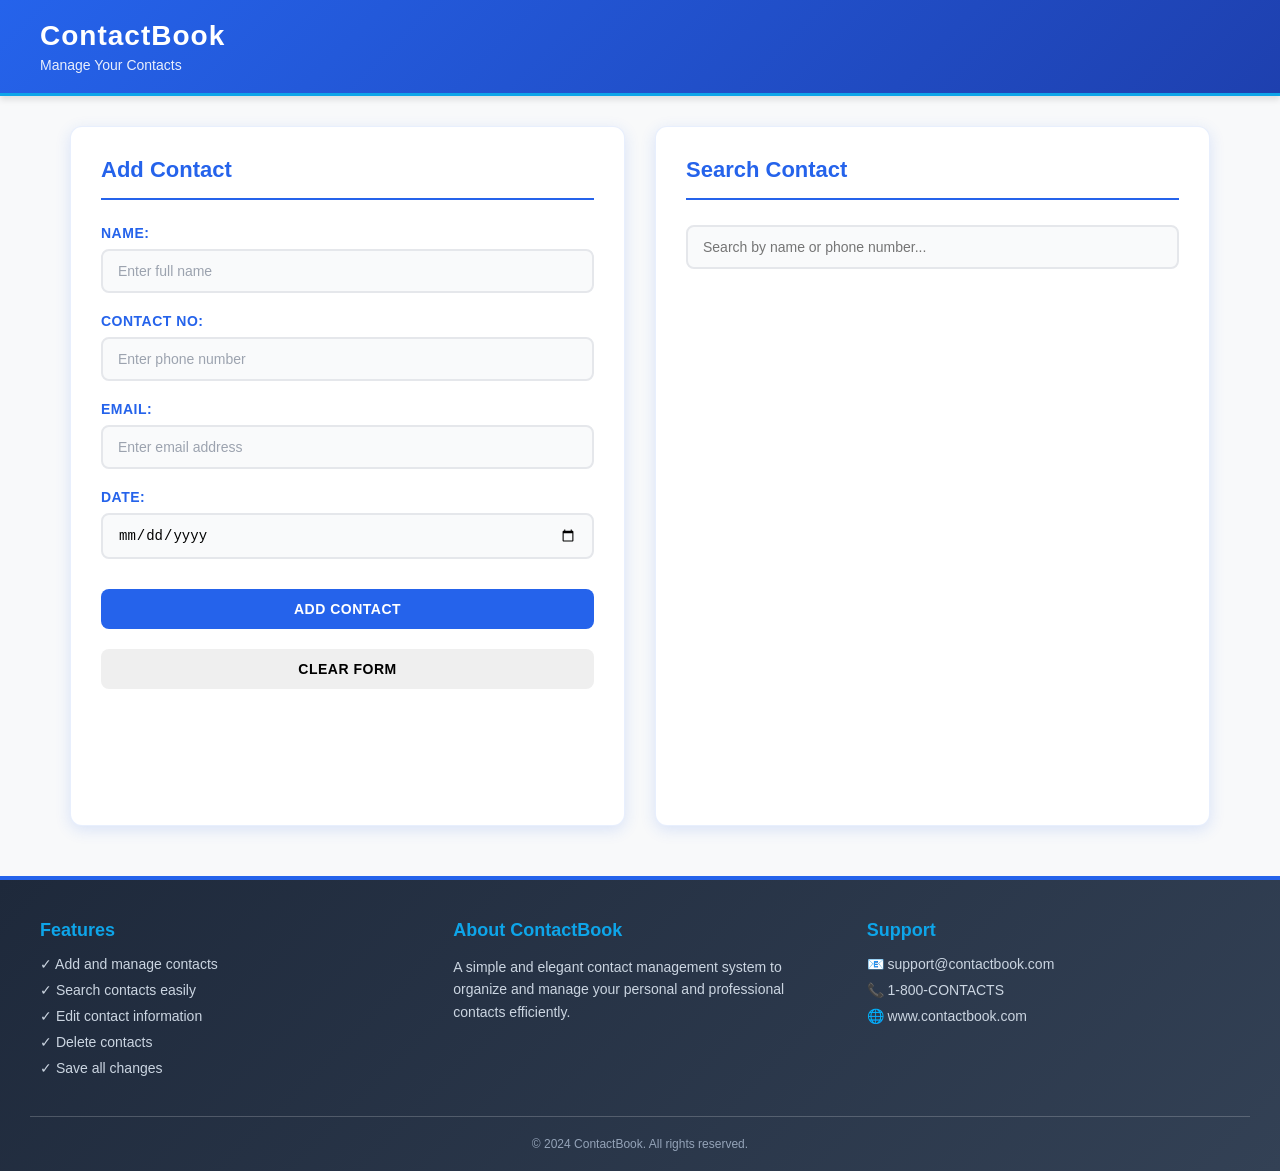
==== index.html @ 3870621f "feat: implement add and display contacts" ====
<!DOCTYPE html>
<html lang="en">
<head>
    <meta charset="UTF-8">
    <meta name="viewport" content="width=device-width, initial-scale=1.0">
    <title>ContactBook - Simple Contact Manager</title>
    <link rel="stylesheet" href="style.css">
</head>
<body>
    <!-- Navbar -->
    <nav id="navbar">
        <div class="navbar-content">
            <h1 class="navbar-title"> ContactBook</h1>
            <p class="navbar-subtitle">Manage Your Contacts</p>
        </div>
    </nav>

    <!-- Main Container -->
    <div class="main-wrapper">
        <!-- Left Container - Add Contact Form -->
        <div id="left-container" class="container">
            <div class="container-header">
                <h2> Add Contact</h2>
            </div>
            <form id="addContactForm" class="contact-form">
                <div class="form-group">
                    <label for="name">Name:</label>
                    <input type="text" id="name" name="name" placeholder="Enter full name" required>
                </div>

                <div class="form-group">
                    <label for="phone">Contact No:</label>
                    <input type="tel" id="phone" name="phone" placeholder="Enter phone number" required>
                </div>

                <div class="form-group">
                    <label for="email">Email:</label>
                    <input type="email" id="email" name="email" placeholder="Enter email address" required>
                </div>

                <div class="form-group">
                    <label for="date">Date:</label>
                    <input type="date" id="date" name="date" required>
                </div>

                <button id="submit-btn-id" type="submit" class="btn btn-add">Add Contact</button>
                 <button id="updateBtn" style="display:none;">Update Contact</button>
                <button id="clear-btn-id" type="button" class="btn btn-clear">Clear Form</button>
            </form>
        </div>

        <!-- Right Container - Search Contact -->
        <div id="right-container" class="container">
            <div class="container-header">
                <h2> Search Contact</h2>
            </div>
            <div class="search-section">
                <input type="text" id="searchInput" class="search-field" placeholder="Search by name or phone number...">
                
               
                <div class="contact-list" id="contactDisplay">
                    

                </div>

              
            </div>
        </div>
    </div>

    <!-- Footer -->
    <footer id="footer">
        <div class="footer-content">
            <div class="footer-section">
                <h3>Features</h3>
                <ul>
                    <li>✓ Add and manage contacts</li>
                    <li>✓ Search contacts easily</li>
                    <li>✓ Edit contact information</li>
                    <li>✓ Delete contacts</li>
                    <li>✓ Save all changes</li>
                </ul>
            </div>
            <div class="footer-section">
                <h3>About ContactBook</h3>
                <p>A simple and elegant contact management system to organize and manage your personal and professional contacts efficiently.</p>
            </div>
            <div class="footer-section">
                <h3>Support</h3>
                <ul>
                    <li>📧 support@contactbook.com</li>
                    <li>📞 1-800-CONTACTS</li>
                    <li>🌐 www.contactbook.com</li>
                </ul>
            </div>
        </div>
        <div class="footer-bottom">
            <p>&copy; 2024 ContactBook. All rights reserved.</p>
        </div>
    </footer>

    <script src="script.js"></script>
</body>
</html>
---- style.css ----
/* ============================================
   GENERAL STYLES
   ============================================ */
* {
    margin: 0;
    padding: 0;
    box-sizing: border-box;
}

body {
    font-family: 'Segoe UI', Tahoma, Geneva, Verdana, sans-serif;
    background-color: #f8f9fa;
    color: #333;
}

/* ============================================
   NAVBAR STYLES
   ============================================ */
#navbar {
    background: linear-gradient(135deg, #2563eb, #1e40af);
    color: white;
    padding: 20px 30px;
    box-shadow: 0 4px 6px rgba(0, 0, 0, 0.1);
    margin-bottom: 30px;
    border-bottom: 3px solid #0ea5e9;
}

.navbar-content {
    max-width: 1200px;
    margin: 0 auto;
}

.navbar-title {
    font-size: 28px;
    font-weight: 700;
    margin-bottom: 5px;
    letter-spacing: 1px;
}

.navbar-subtitle {
    font-size: 14px;
    opacity: 0.9;
    margin: 0;
}

/* ============================================
   MAIN WRAPPER
   ============================================ */
.main-wrapper {
    display: flex;
    gap: 30px;
    max-width: 1200px;
    margin: 0 auto 30px;
    padding: 0 30px;
    min-height: calc(100vh - 200px);
}

/* ============================================
   CONTAINER STYLES
   ============================================ */
.container {
    flex: 1;
    background-color: white;
    border-radius: 12px;
    padding: 30px;
    box-shadow: 0 4px 15px rgba(37, 99, 235, 0.15);
    border: 1px solid rgba(37, 99, 235, 0.1);
    display: flex;
    flex-direction: column;
    transition: all 0.3s ease;
}

.container:hover {
    box-shadow: 0 6px 20px rgba(37, 99, 235, 0.2);
}

.container-header {
    margin-bottom: 25px;
    border-bottom: 2px solid #2563eb;
    padding-bottom: 15px;
}

.container-header h2 {
    font-size: 22px;
    color: #2563eb;
    margin: 0;
}

/* ============================================
   FORM STYLES
   ============================================ */
.contact-form {
    display: flex;
    flex-direction: column;
    gap: 20px;
}

.form-group {
    display: flex;
    flex-direction: column;
    gap: 8px;
}

.form-group label {
    font-weight: 600;
    color: #2563eb;
    font-size: 14px;
    text-transform: uppercase;
    letter-spacing: 0.5px;
}

.form-group input {
    padding: 12px 15px;
    border: 2px solid #e5e7eb;
    border-radius: 8px;
    font-size: 14px;
    transition: all 0.3s ease;
    background-color: #f9fafb;
}

.form-group input:focus {
    outline: none;
    border-color: #2563eb;
    background-color: white;
    box-shadow: 0 0 0 3px rgba(37, 99, 235, 0.1);
}

.form-group input::placeholder {
    color: #9ca3af;
}

/* ============================================
   SEARCH SECTION
   ============================================ */
.search-section {
    display: flex;
    flex-direction: column;
    gap: 20px;
    flex: 1;
}

.search-field {
    padding: 12px 15px;
    border: 2px solid #e5e7eb;
    border-radius: 8px;
    font-size: 14px;
    transition: all 0.3s ease;
    background-color: #f9fafb;
}

.search-field:focus {
    outline: none;
    border-color: #2563eb;
    background-color: white;
    box-shadow: 0 0 0 3px rgba(37, 99, 235, 0.1);
}

.contact-display {
    background-color: #f9fafb;
    border: 2px dashed #e5e7eb;
    border-radius: 8px;
    padding: 20px;
    min-height: 200px;
    display: flex;
    align-items: center;
    justify-content: center;
    font-size: 14px;
    color: #9ca3af;
    flex: 1;
}

.no-contact {
    margin: 0;
}

.contact-info-display {
    color: #333;
}

.contact-info-display p {
    margin: 10px 0;
    font-size: 14px;
}

.contact-info-display strong {
    color: #2563eb;
}
/* ============================================
   CONTACT CARD STYLES
   ============================================ */
.contact-card {
    background-color: white;
    border: 1px solid #e5e7eb;
    border-radius: 8px;
    padding: 15px 20px;
    margin-bottom: 15px;
    box-shadow: 0 2px 6px rgba(37, 99, 235, 0.1);
    transition: all 0.3s ease;  
}
.contact-card:hover {
    box-shadow: 0 4px 12px rgba(37, 99, 235, 0.2);
}

.contact-card p {
    margin: 5px 0;
    font-size: 14px;
}
contact-card strong {
    color: #2563eb;
    font-weight: 600;
}
contact-card .contact-actions {
    display: flex;
    gap: 10px;
    margin-top: 10px;
}
constact-card .contact-actions button {
    padding: 8px 12px;
    border: none;
    border-radius: 6px;
    font-size: 12px;
    cursor: pointer;
    transition: all 0.2s ease;
}


/* ============================================
   ACTION BUTTONS
   ============================================ */
.action-buttons {
    display: flex;
    gap: 15px;
    justify-content: space-between;
}

.btn {
    padding: 12px 20px;
    border: none;
    border-radius: 8px;
    font-size: 14px;
    font-weight: 600;
    cursor: pointer;
    transition: all 0.2s ease;
    text-transform: uppercase;
    letter-spacing: 0.5px;
    display: flex;
    align-items: center;
    justify-content: center;
    gap: 8px;
}

.btn:active {
    transform: scale(0.98);
}

.btn:hover:not(:disabled) {
    transform: translateY(-2px);
}

.btn-add {
    background-color: #2563eb;
    color: white;
    width: 100%;
    margin-top: 10px;
}

.btn-add:hover {
    background-color: #1e40af;
    box-shadow: 0 4px 12px rgba(37, 99, 235, 0.4);
}


.btn-edit {
   background-color: #1e40af;
    color: #fafbfb;
    text-transform: uppercase;
    width: 70px;
    margin : 10px;
    padding: 10px 24px;
}
.btn-edit:hover {
    background-color: #1e40af;
    box-shadow: 0 4px 12px rgba(37, 99, 235, 0.4);
}
.btn-delete {
    background-color: #1e40af;
    color: white;
    text-transform: uppercase;
    width: 70px;
    margin : 10px;
    padding: 10px 24px;
}
.btn-delete:hover {
    background-color: #898181;
    box-shadow: 0 4px 12px rgba(152, 154, 159, 0.4);
}


.button-container {
    display: flex;
    gap: 10px;
    margin-top: 10px;
}

.button-container button {
    padding: 8px 15px;
}


.btn-save {
    background-color: #10b981;
    color: white;
    width: 100%;
    margin-top: 10px;
}

.btn-save:hover {
    background-color: #059669;
    box-shadow: 0 4px 12px rgba(16, 185, 129, 0.4);
}

/* ============================================
   FOOTER STYLES
   ============================================ */
#footer {
    background: linear-gradient(135deg, #1e293b, #334155);
    color: white;
    margin-top: 50px;
    padding: 40px 30px 20px;
    border-top: 4px solid #2563eb;
}

.footer-content {
    max-width: 1200px;
    margin: 0 auto 30px;
    display: grid;
    grid-template-columns: repeat(auto-fit, minmax(300px, 1fr));
    gap: 40px;
}

.footer-section h3 {
    font-size: 18px;
    margin-bottom: 15px;
    color: #0ea5e9;
}

.footer-section ul {
    list-style: none;
    padding: 0;
}

.footer-section ul li {
    margin-bottom: 10px;
    font-size: 14px;
    color: #cbd5e1;
}

.footer-section p {
    font-size: 14px;
    color: #cbd5e1;
    line-height: 1.6;
}

.footer-bottom {
    text-align: center;
    border-top: 1px solid rgba(255, 255, 255, 0.2);
    padding-top: 20px;
}

.footer-bottom p {
    font-size: 12px;
    color: #94a3b8;
    margin: 0;
}
.clear-btn {
    background-color: #f97316;
    color: white;
    width: 100%;
    margin-top: 10px;
}
.update-btn {
    background-color: #facc15;
    color: #0ea5e9;
    width: 100%;
    margin-top: 10px;
}

/* ============================================
   RESPONSIVE DESIGN
   ============================================ */
@media (max-width: 768px) {
    .main-wrapper {
        flex-direction: column;
        gap: 20px;
        min-height: auto;
    }

    .navbar-title {
        font-size: 20px;
    }

    .action-buttons {
        flex-direction: column;
    }

    .btn-edit, .btn-delete {
        width: 100%;
    }

    .footer-content {
        grid-template-columns: 1fr;
        gap: 30px;
    }
}
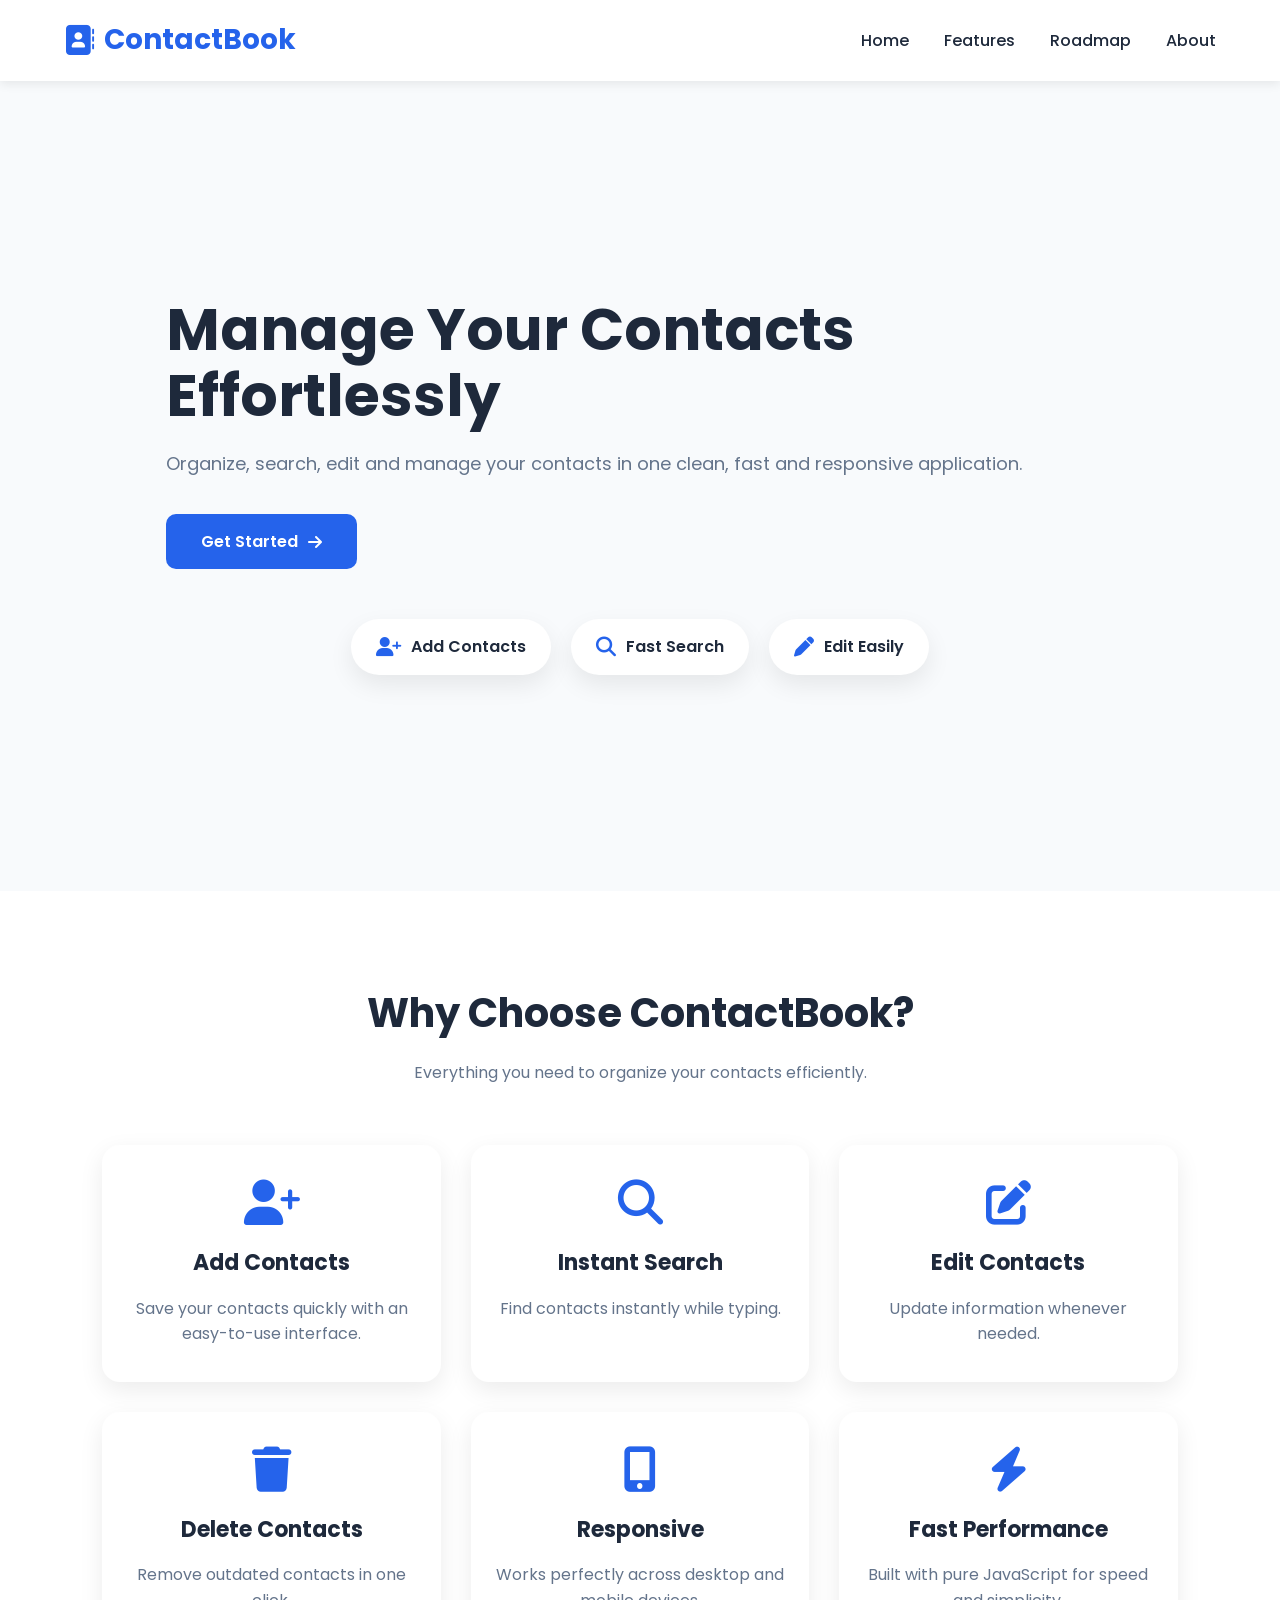
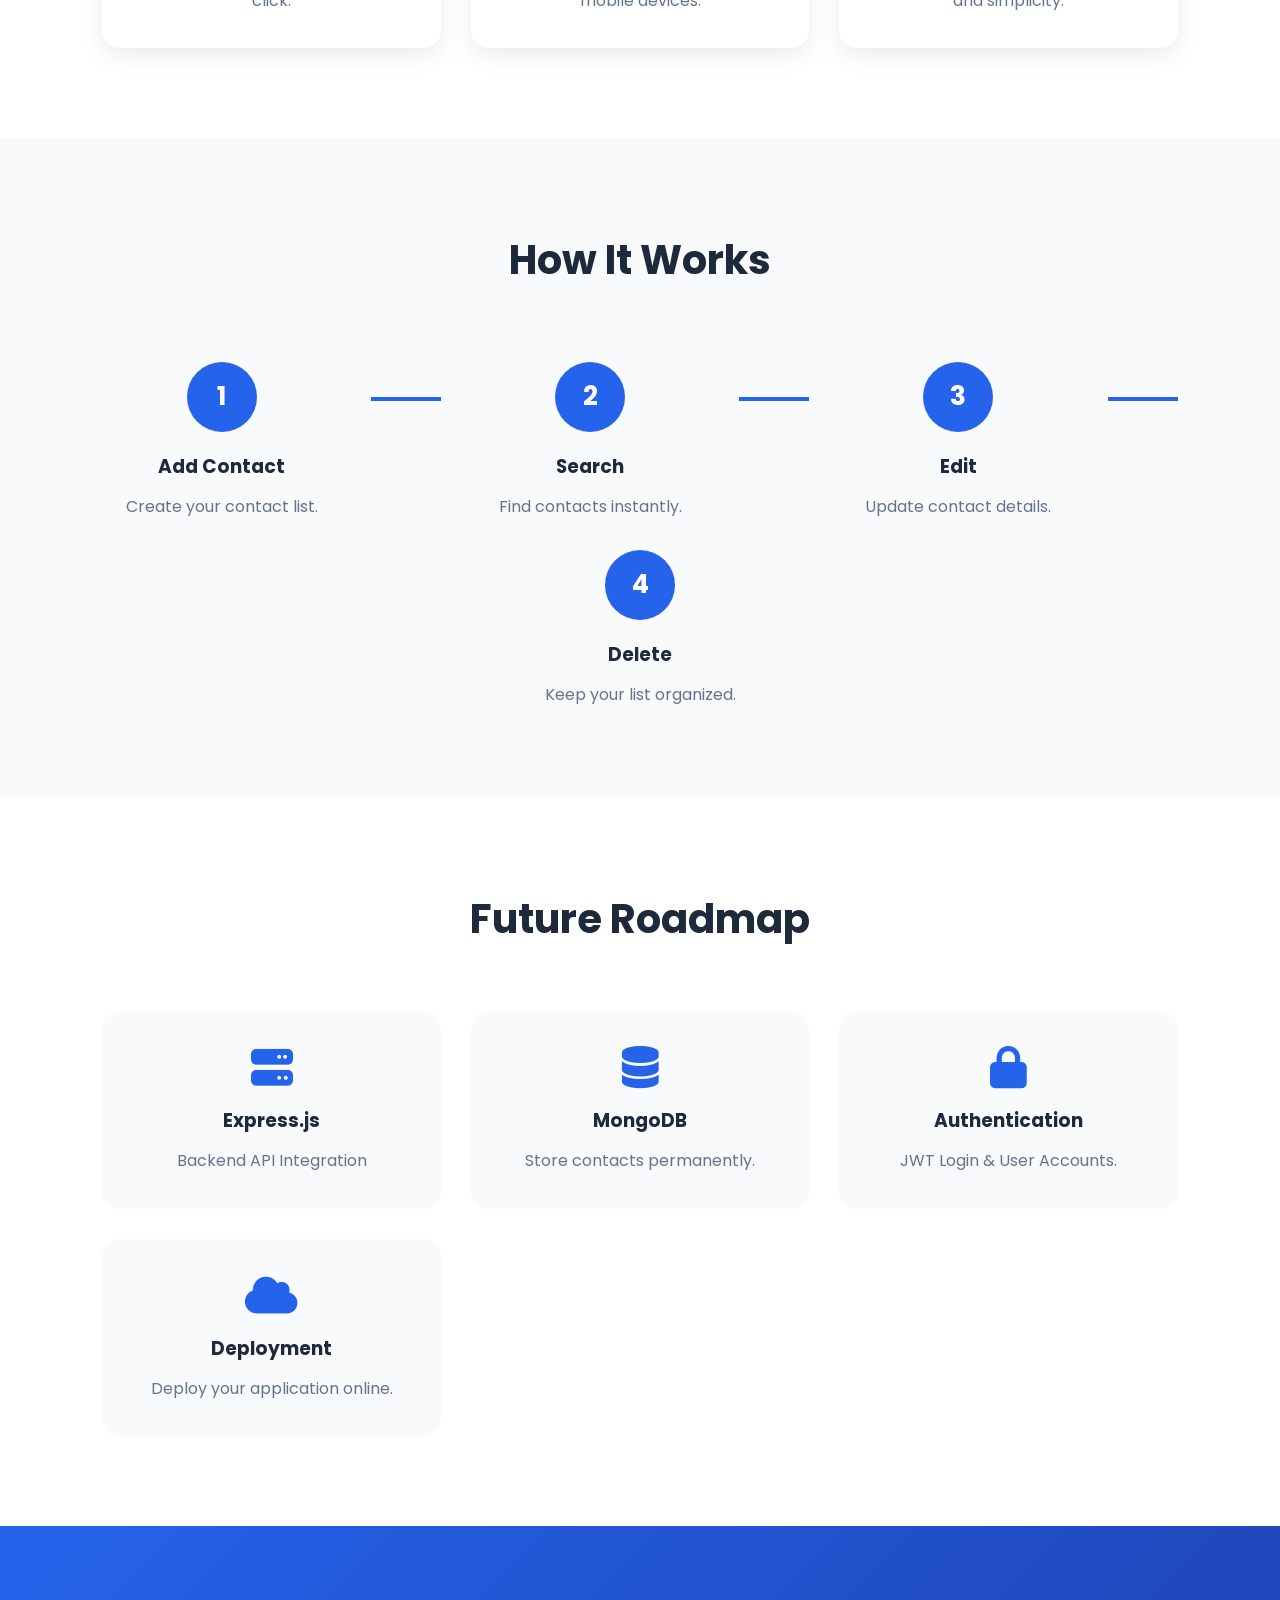
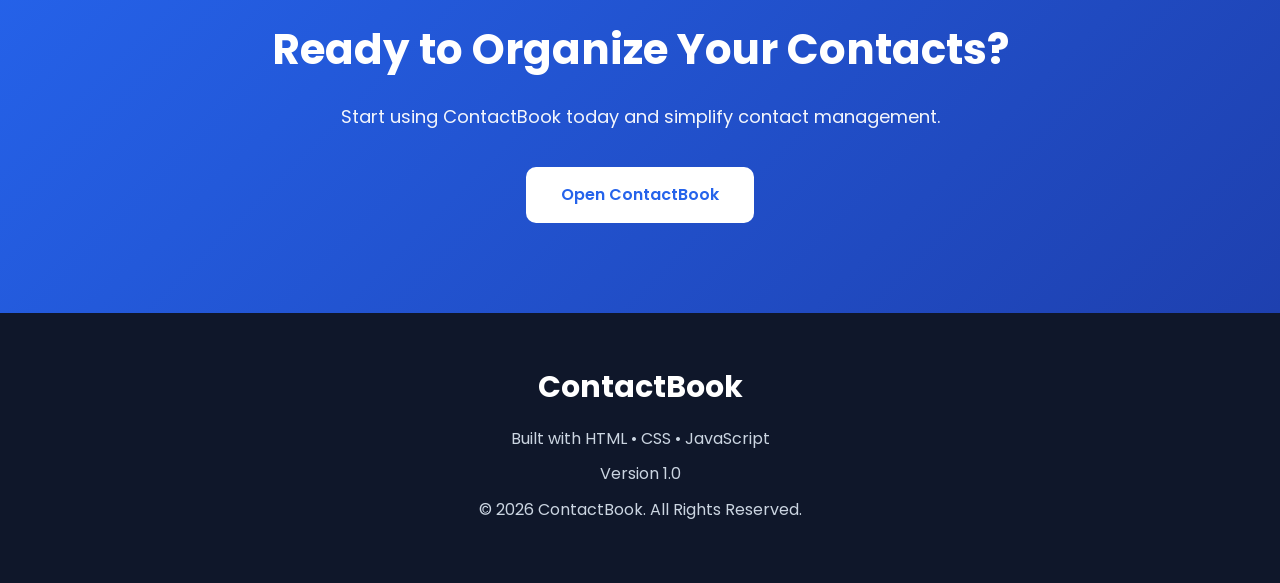
==== commit bd7a9d0b: "Added localStorage support, fixed right container scrolling issue, and added username email mobile v" ====
--- a/index.html
+++ b/index.html
@@ -1,105 +1,246 @@
-
 <!DOCTYPE html>
 <html lang="en">
 <head>
     <meta charset="UTF-8">
     <meta name="viewport" content="width=device-width, initial-scale=1.0">
-    <title>ContactBook - Simple Contact Manager</title>
-    <link rel="stylesheet" href="style.css">
+    <title>ContactBook | Manage Your Contacts</title>
+
+    <link rel="stylesheet" href="landing.css">
+
+    <!-- Google Font -->
+    <link href="https://fonts.googleapis.com/css2?family=Poppins:wght@300;400;500;600;700&display=swap" rel="stylesheet">
+
+    <!-- Font Awesome -->
+    <link rel="stylesheet"
+        href="https://cdnjs.cloudflare.com/ajax/libs/font-awesome/6.5.2/css/all.min.css">
 </head>
+
 <body>
-    <!-- Navbar -->
-    <nav id="navbar">
-        <div class="navbar-content">
-            <h1 class="navbar-title"> ContactBook</h1>
-            <p class="navbar-subtitle">Manage Your Contacts</p>
-        </div>
+
+<!-- ================= NAVBAR ================= -->
+
+<header>
+
+    <nav class="navbar">
+
+        <div class="logo">
+            <i class="fa-solid fa-address-book"></i>
+            <span>ContactBook</span>
+        </div>
+
+        <ul class="nav-links">
+            <li><a href="#home">Home</a></li>
+            <li><a href="#features">Features</a></li>
+            <li><a href="#roadmap">Roadmap</a></li>
+            <li><a href="#about">About</a></li>
+        </ul>
+
     </nav>
 
-    <!-- Main Container -->
-    <div class="main-wrapper">
-        <!-- Left Container - Add Contact Form -->
-        <div id="left-container" class="container">
-            <div class="container-header">
-                <h2> Add Contact</h2>
+</header>
+
+<!-- ================= HERO ================= -->
+
+<section class="hero" id="home">
+
+    <div class="hero-content">
+
+        <h1>Manage Your Contacts Effortlessly</h1>
+
+        <p>
+            Organize, search, edit and manage your contacts in one
+            clean, fast and responsive application.
+        </p>
+
+        <a href="contactbook.html" class="btn-primary">
+            Get Started
+            <i class="fa-solid fa-arrow-right"></i>
+        </a>
+
+        <div class="hero-highlights">
+
+            <div class="highlight">
+                <i class="fa-solid fa-user-plus"></i>
+                <span>Add Contacts</span>
             </div>
-            <form id="addContactForm" class="contact-form">
-                <div class="form-group">
-                    <label for="name">Name:</label>
-                    <input type="text" id="name" name="name" placeholder="Enter full name" required>
-                </div>
-
-                <div class="form-group">
-                    <label for="phone">Contact No:</label>
-                    <input type="tel" id="phone" name="phone" placeholder="Enter phone number" required>
-                </div>
-
-                <div class="form-group">
-                    <label for="email">Email:</label>
-                    <input type="email" id="email" name="email" placeholder="Enter email address" required>
-                </div>
-
-                <div class="form-group">
-                    <label for="date">Date:</label>
-                    <input type="date" id="date" name="date" required>
-                </div>
-
-                <button id="submit-btn-id" type="submit" class="btn btn-add">Add Contact</button>
-                 <button id="updateBtn" style="display:none;">Update Contact</button>
-                <button id="clear-btn-id" type="button" class="btn btn-clear">Clear Form</button>
-            </form>
-        </div>
-
-        <!-- Right Container - Search Contact -->
-        <div id="right-container" class="container">
-            <div class="container-header">
-                <h2> Search Contact</h2>
+
+            <div class="highlight">
+                <i class="fa-solid fa-magnifying-glass"></i>
+                <span>Fast Search</span>
             </div>
-            <div class="search-section">
-                <input type="text" id="searchInput" class="search-field" placeholder="Search by name or phone number...">
-                
-               
-                <div class="contact-list" id="contactDisplay">
-                    
-
-                </div>
-
-              
+
+            <div class="highlight">
+                <i class="fa-solid fa-pen"></i>
+                <span>Edit Easily</span>
             </div>
-        </div>
-    </div>
-
-    <!-- Footer -->
-    <footer id="footer">
-        <div class="footer-content">
-            <div class="footer-section">
-                <h3>Features</h3>
-                <ul>
-                    <li>✓ Add and manage contacts</li>
-                    <li>✓ Search contacts easily</li>
-                    <li>✓ Edit contact information</li>
-                    <li>✓ Delete contacts</li>
-                    <li>✓ Save all changes</li>
-                </ul>
-            </div>
-            <div class="footer-section">
-                <h3>About ContactBook</h3>
-                <p>A simple and elegant contact management system to organize and manage your personal and professional contacts efficiently.</p>
-            </div>
-            <div class="footer-section">
-                <h3>Support</h3>
-                <ul>
-                    <li>📧 support@contactbook.com</li>
-                    <li>📞 1-800-CONTACTS</li>
-                    <li>🌐 www.contactbook.com</li>
-                </ul>
-            </div>
-        </div>
-        <div class="footer-bottom">
-            <p>&copy; 2024 ContactBook. All rights reserved.</p>
-        </div>
-    </footer>
-
-    <script src="script.js"></script>
+
+        </div>
+
+    </div>
+
+</section>
+
+<!-- ================= FEATURES ================= -->
+
+<section class="features" id="features">
+
+    <h2>Why Choose ContactBook?</h2>
+
+    <p class="section-subtitle">
+        Everything you need to organize your contacts efficiently.
+    </p>
+
+    <div class="feature-grid">
+
+        <div class="feature-card">
+            <i class="fa-solid fa-user-plus"></i>
+            <h3>Add Contacts</h3>
+            <p>Save your contacts quickly with an easy-to-use interface.</p>
+        </div>
+
+        <div class="feature-card">
+            <i class="fa-solid fa-magnifying-glass"></i>
+            <h3>Instant Search</h3>
+            <p>Find contacts instantly while typing.</p>
+        </div>
+
+        <div class="feature-card">
+            <i class="fa-solid fa-pen-to-square"></i>
+            <h3>Edit Contacts</h3>
+            <p>Update information whenever needed.</p>
+        </div>
+
+        <div class="feature-card">
+            <i class="fa-solid fa-trash"></i>
+            <h3>Delete Contacts</h3>
+            <p>Remove outdated contacts in one click.</p>
+        </div>
+
+        <div class="feature-card">
+            <i class="fa-solid fa-mobile-screen-button"></i>
+            <h3>Responsive</h3>
+            <p>Works perfectly across desktop and mobile devices.</p>
+        </div>
+
+        <div class="feature-card">
+            <i class="fa-solid fa-bolt"></i>
+            <h3>Fast Performance</h3>
+            <p>Built with pure JavaScript for speed and simplicity.</p>
+        </div>
+
+    </div>
+
+</section>
+
+<!-- ================= HOW IT WORKS ================= -->
+
+<section class="timeline">
+
+    <h2>How It Works</h2>
+
+    <div class="timeline-container">
+
+        <div class="step">
+            <div class="circle">1</div>
+            <h3>Add Contact</h3>
+            <p>Create your contact list.</p>
+        </div>
+
+        <div class="line"></div>
+
+        <div class="step">
+            <div class="circle">2</div>
+            <h3>Search</h3>
+            <p>Find contacts instantly.</p>
+        </div>
+
+        <div class="line"></div>
+
+        <div class="step">
+            <div class="circle">3</div>
+            <h3>Edit</h3>
+            <p>Update contact details.</p>
+        </div>
+
+        <div class="line"></div>
+
+        <div class="step">
+            <div class="circle">4</div>
+            <h3>Delete</h3>
+            <p>Keep your list organized.</p>
+        </div>
+
+    </div>
+
+</section>
+
+<!-- ================= ROADMAP ================= -->
+
+<section class="roadmap" id="roadmap">
+
+    <h2>Future Roadmap</h2>
+
+    <div class="roadmap-grid">
+
+        <div class="roadmap-card">
+            <i class="fa-solid fa-server"></i>
+            <h3>Express.js</h3>
+            <p>Backend API Integration</p>
+        </div>
+
+        <div class="roadmap-card">
+            <i class="fa-solid fa-database"></i>
+            <h3>MongoDB</h3>
+            <p>Store contacts permanently.</p>
+        </div>
+
+        <div class="roadmap-card">
+            <i class="fa-solid fa-lock"></i>
+            <h3>Authentication</h3>
+            <p>JWT Login & User Accounts.</p>
+        </div>
+
+        <div class="roadmap-card">
+            <i class="fa-solid fa-cloud"></i>
+            <h3>Deployment</h3>
+            <p>Deploy your application online.</p>
+        </div>
+
+    </div>
+
+</section>
+
+<!-- ================= CALL TO ACTION ================= -->
+
+<section class="cta">
+
+    <h2>Ready to Organize Your Contacts?</h2>
+
+    <p>
+        Start using ContactBook today and simplify contact management.
+    </p>
+
+    <a href="contactbook.html" class="btn-primary">
+        Open ContactBook
+    </a>
+
+</section>
+
+<!-- ================= FOOTER ================= -->
+
+<footer id="about">
+
+    <h3>ContactBook</h3>
+
+    <p>Built with HTML • CSS • JavaScript</p>
+
+    <p>Version 1.0</p>
+
+    <p>&copy; 2026 ContactBook. All Rights Reserved.</p>
+
+</footer>
+
+<script src="landing.js"></script>
+
 </body>
-</html>
+</html>
--- a/landing.css
+++ b/landing.css
@@ -0,0 +1,820 @@
+/* ==========================================
+   GOOGLE FONT & RESET
+========================================== */
+
+*{
+    margin:0;
+    padding:0;
+    box-sizing:border-box;
+}
+
+html{
+    scroll-behavior:smooth;
+}
+
+body{
+    font-family:'Poppins',sans-serif;
+    background:#f8fafc;
+    color:#1e293b;
+    line-height:1.6;
+}
+
+/* ==========================================
+   VARIABLES
+========================================== */
+
+:root{
+
+    --primary:#2563eb;
+    --primary-dark:#1e40af;
+    --secondary:#0ea5e9;
+
+    --white:#ffffff;
+    --light:#f8fafc;
+
+    --text:#1e293b;
+    --gray:#64748b;
+
+    --shadow:0 10px 30px rgba(37,99,235,.12);
+
+}
+
+/* ==========================================
+   NAVBAR
+========================================== */
+
+header{
+
+    position:sticky;
+
+    top:0;
+
+    z-index:1000;
+
+    background:white;
+
+    box-shadow:0 3px 10px rgba(0,0,0,.08);
+
+}
+
+.navbar{
+
+    width:90%;
+
+    max-width:1200px;
+
+    margin:auto;
+
+    display:flex;
+
+    justify-content:space-between;
+
+    align-items:center;
+
+    padding:18px 0;
+
+}
+
+.logo{
+
+    display:flex;
+
+    align-items:center;
+
+    gap:10px;
+
+    font-size:28px;
+
+    font-weight:700;
+
+    color:var(--primary);
+
+}
+
+.logo i{
+
+    font-size:30px;
+
+}
+
+.nav-links{
+
+    display:flex;
+
+    gap:35px;
+
+    list-style:none;
+
+}
+
+.nav-links a{
+
+    text-decoration:none;
+
+    color:var(--text);
+
+    font-weight:500;
+
+    transition:.3s;
+
+}
+
+.nav-links a:hover{
+
+    color:var(--primary);
+
+}
+
+/* ==========================================
+   HERO SECTION
+========================================== */
+
+.hero{
+
+    width:90%;
+
+    max-width:1200px;
+
+    margin:auto;
+
+    min-height:90vh;
+
+    display:flex;
+
+    align-items:center;
+
+    justify-content:space-between;
+
+    gap:70px;
+
+}
+
+.hero-content{
+
+    flex:1;
+
+}
+
+.hero-content h1{
+
+    font-size:58px;
+
+    color:var(--text);
+
+    margin-bottom:20px;
+
+    line-height:1.15;
+
+}
+
+.hero-content p{
+
+    font-size:18px;
+
+    color:var(--gray);
+
+    margin-bottom:35px;
+
+}
+
+.hero-image{
+
+    flex:1;
+
+    display:flex;
+
+    justify-content:center;
+
+}
+
+.hero-image img{
+
+    width:100%;
+
+    max-width:520px;
+
+    animation:float 4s ease-in-out infinite;
+
+}
+
+/* ==========================================
+   BUTTON
+========================================== */
+
+.btn-primary{
+
+    display:inline-flex;
+
+    align-items:center;
+
+    gap:10px;
+
+    text-decoration:none;
+
+    background:var(--primary);
+
+    color:white;
+
+    padding:15px 35px;
+
+    border-radius:10px;
+
+    font-weight:600;
+
+    transition:.3s;
+
+}
+
+.btn-primary:hover{
+
+    background:var(--primary-dark);
+
+    transform:translateY(-3px);
+
+    box-shadow:var(--shadow);
+
+}
+
+/* ==========================================
+   COMMON SECTION
+========================================== */
+
+section{
+
+    padding:90px 8%;
+
+}
+
+section h2{
+
+    text-align:center;
+
+    font-size:40px;
+
+    margin-bottom:15px;
+
+}
+
+.section-subtitle{
+
+    text-align:center;
+
+    color:var(--gray);
+
+    margin-bottom:60px;
+
+}
+
+/* ==========================================
+   FLOAT ANIMATION
+========================================== */
+
+@keyframes float{
+
+    0%{
+
+        transform:translateY(0);
+
+    }
+
+    50%{
+
+        transform:translateY(-18px);
+
+    }
+
+    100%{
+
+        transform:translateY(0);
+
+    }
+
+}
+
+/* ==========================================
+   RESPONSIVE
+========================================== */
+
+@media(max-width:900px){
+
+.hero{
+
+    flex-direction:column;
+
+    text-align:center;
+
+    padding-top:60px;
+
+}
+
+.hero-content h1{
+
+    font-size:42px;
+
+}
+
+.nav-links{
+
+    display:none;
+
+}
+
+}
+
+/* ==========================================
+   FEATURES
+========================================== */
+
+.features{
+    background:#ffffff;
+}
+
+.feature-grid{
+
+    max-width:1200px;
+
+    margin:0 auto;
+
+    display:grid;
+
+    grid-template-columns:repeat(auto-fit,minmax(280px,1fr));
+
+    gap:30px;
+
+}
+
+.feature-card{
+
+    background:white;
+
+    border-radius:18px;
+
+    padding:35px 25px;
+
+    text-align:center;
+
+    box-shadow:0 8px 25px rgba(0,0,0,.08);
+
+    transition:.35s;
+
+    cursor:pointer;
+
+}
+
+.feature-card:hover{
+
+    transform:translateY(-10px);
+
+    box-shadow:0 20px 40px rgba(37,99,235,.18);
+
+}
+
+.feature-card i{
+
+    font-size:45px;
+
+    color:var(--primary);
+
+    margin-bottom:20px;
+
+}
+
+.feature-card h3{
+
+    margin-bottom:15px;
+
+    font-size:22px;
+
+}
+
+.feature-card p{
+
+    color:var(--gray);
+
+}
+
+/* ==========================================
+   TIMELINE
+========================================== */
+
+.timeline{
+
+    background:#f8fafc;
+
+}
+
+.timeline-container{
+
+    margin-top:70px;
+
+    display:flex;
+
+    justify-content:space-between;
+
+    align-items:flex-start;
+
+    flex-wrap:wrap;
+
+    gap:30px;
+
+}
+
+.step{
+
+    flex:1;
+
+    min-width:180px;
+
+    text-align:center;
+
+}
+
+.circle{
+
+    width:70px;
+
+    height:70px;
+
+    margin:auto;
+
+    border-radius:50%;
+
+    background:var(--primary);
+
+    color:white;
+
+    display:flex;
+
+    justify-content:center;
+
+    align-items:center;
+
+    font-size:26px;
+
+    font-weight:bold;
+
+    margin-bottom:20px;
+
+}
+
+.step h3{
+
+    margin-bottom:12px;
+
+}
+
+.step p{
+
+    color:var(--gray);
+
+}
+
+.line{
+
+    width:70px;
+
+    height:4px;
+
+    background:var(--primary);
+
+    margin-top:35px;
+
+}
+
+/* ==========================================
+   ROADMAP
+========================================== */
+
+.roadmap{
+
+    background:white;
+
+}
+
+.roadmap-grid{
+
+    max-width:1100px;
+
+    margin:60px auto 0;
+
+    display:grid;
+
+    grid-template-columns:repeat(auto-fit,minmax(250px,1fr));
+
+    gap:30px;
+
+}
+
+.roadmap-card{
+
+    background:#f8fafc;
+
+    border-radius:18px;
+
+    padding:35px;
+
+    text-align:center;
+
+    transition:.3s;
+
+}
+
+.roadmap-card:hover{
+
+    background:var(--primary);
+
+    color:white;
+
+    transform:translateY(-8px);
+
+}
+
+.roadmap-card:hover p{
+
+    color:white;
+
+}
+
+.roadmap-card:hover i{
+
+    color:white;
+
+}
+
+.roadmap-card i{
+
+    font-size:42px;
+
+    color:var(--primary);
+
+    margin-bottom:18px;
+
+}
+
+.roadmap-card h3{
+
+    margin-bottom:12px;
+
+}
+
+.roadmap-card p{
+
+    color:var(--gray);
+
+}
+
+/* ==========================================
+   CALL TO ACTION
+========================================== */
+
+.cta{
+
+    background:linear-gradient(135deg,#2563eb,#1e40af);
+
+    color:white;
+
+    text-align:center;
+
+}
+
+.cta h2{
+
+    color:white;
+
+    font-size:42px;
+
+    margin-bottom:20px;
+
+}
+
+.cta p{
+
+    font-size:18px;
+
+    margin-bottom:35px;
+
+    opacity:.95;
+
+}
+
+.cta .btn-primary{
+
+    background:white;
+
+    color:var(--primary);
+
+}
+
+.cta .btn-primary:hover{
+
+    background:#f1f5f9;
+
+}
+
+/* ==========================================
+   FOOTER
+========================================== */
+
+footer{
+
+    background:#0f172a;
+
+    color:white;
+
+    text-align:center;
+
+    padding:50px 20px;
+
+}
+
+footer h3{
+
+    font-size:30px;
+
+    margin-bottom:15px;
+
+}
+
+footer p{
+
+    color:#cbd5e1;
+
+    margin:10px 0;
+
+}
+
+/* ==========================================
+   MOBILE
+========================================== */
+
+@media(max-width:768px){
+
+.timeline-container{
+
+    flex-direction:column;
+
+    align-items:center;
+
+}
+
+.line{
+
+    width:4px;
+
+    height:60px;
+
+    margin:0;
+
+}
+
+.cta h2{
+
+    font-size:32px;
+
+}
+
+section h2{
+
+    font-size:32px;
+
+}
+
+}
+/* ==========================================
+   HERO HIGHLIGHTS
+========================================== */
+
+.hero-highlights{
+    margin-top:50px;
+
+    display:flex;
+
+    justify-content:center;
+
+    gap:20px;
+
+    flex-wrap:wrap;
+}
+
+.highlight{
+
+    display:flex;
+
+    align-items:center;
+
+    gap:10px;
+
+    background:white;
+
+    padding:15px 25px;
+
+    border-radius:50px;
+
+    box-shadow:0 10px 25px rgba(0,0,0,.08);
+
+    transition:.3s;
+
+}
+
+.highlight:hover{
+
+    transform:translateY(-5px);
+
+    box-shadow:0 15px 35px rgba(37,99,235,.18);
+
+}
+
+.highlight i{
+
+    color:var(--primary);
+
+    font-size:20px;
+
+}
+
+.highlight span{
+
+    font-weight:600;
+
+    color:var(--text);
+
+}
+@media(max-width:900px){
+
+    .navbar{
+
+        flex-direction:column;
+
+        gap:20px;
+
+    }
+
+    .nav-links{
+
+        gap:20px;
+
+        flex-wrap:wrap;
+
+        justify-content:center;
+
+    }
+
+    .hero{
+
+        min-height:80vh;
+
+        padding:70px 20px;
+
+    }
+
+    .hero-content h1{
+
+        font-size:42px;
+
+    }
+
+    .hero-content p{
+
+        font-size:18px;
+
+    }
+
+    .hero-highlights{
+
+        flex-direction:column;
+
+        align-items:center;
+
+    }
+
+    .timeline-container{
+
+        flex-direction:column;
+
+        align-items:center;
+
+    }
+
+    .line{
+
+        width:4px;
+
+        height:60px;
+
+        margin:0;
+
+    }
+
+    section h2{
+
+        font-size:32px;
+
+    }
+
+    .cta h2{
+
+        font-size:32px;
+
+    }
+
+}
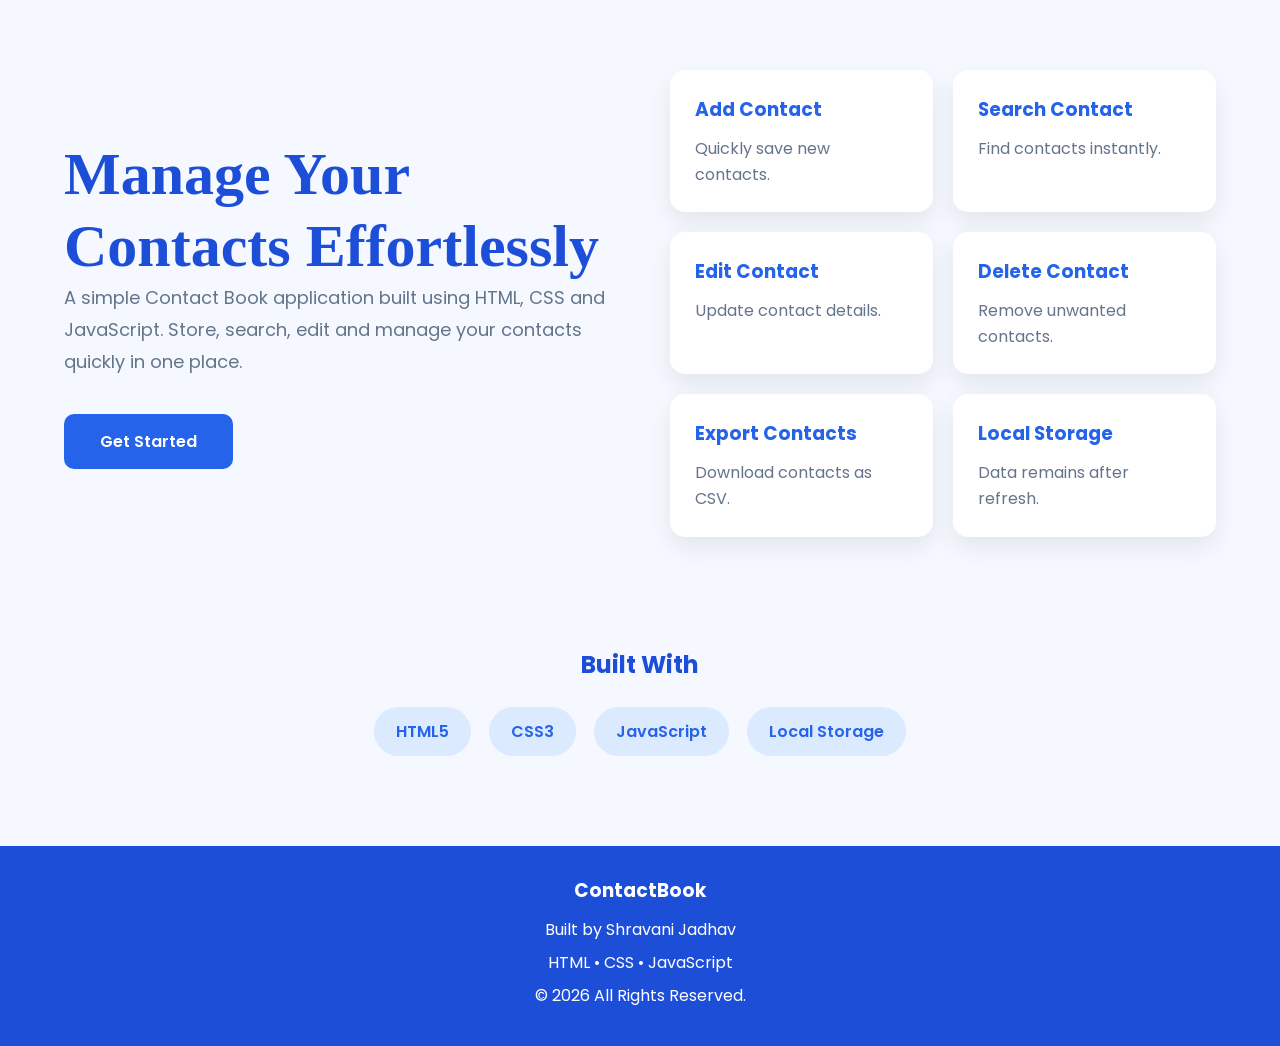
==== commit 8bf26687: "Added new features, updated file names and screenshots" ====
--- a/index.html
+++ b/index.html
@@ -5,242 +5,98 @@
     <meta name="viewport" content="width=device-width, initial-scale=1.0">
     <title>ContactBook | Manage Your Contacts</title>
 
-    <link rel="stylesheet" href="landing.css">
+    <link rel="stylesheet" href="style.css">
 
-    <!-- Google Font -->
     <link href="https://fonts.googleapis.com/css2?family=Poppins:wght@300;400;500;600;700&display=swap" rel="stylesheet">
-
-    <!-- Font Awesome -->
-    <link rel="stylesheet"
-        href="https://cdnjs.cloudflare.com/ajax/libs/font-awesome/6.5.2/css/all.min.css">
 </head>
-
 <body>
 
-<!-- ================= NAVBAR ================= -->
+    <!-- Hero Section -->
 
-<header>
+    <section class="hero">
 
-    <nav class="navbar">
+        <div class="hero-left">
 
-        <div class="logo">
-            <i class="fa-solid fa-address-book"></i>
-            <span>ContactBook</span>
+            <h1>Manage Your Contacts Effortlessly</h1>
+
+            <p>
+                A simple Contact Book application built using HTML,
+                CSS and JavaScript. Store, search, edit and manage
+                your contacts quickly in one place.
+            </p>
+
+            <a href="ContactBook.html" class="btn">
+                Get Started
+            </a>
+
         </div>
 
-        <ul class="nav-links">
-            <li><a href="#home">Home</a></li>
-            <li><a href="#features">Features</a></li>
-            <li><a href="#roadmap">Roadmap</a></li>
-            <li><a href="#about">About</a></li>
-        </ul>
+        <div class="hero-right">
 
-    </nav>
-
-</header>
-
-<!-- ================= HERO ================= -->
-
-<section class="hero" id="home">
-
-    <div class="hero-content">
-
-        <h1>Manage Your Contacts Effortlessly</h1>
-
-        <p>
-            Organize, search, edit and manage your contacts in one
-            clean, fast and responsive application.
-        </p>
-
-        <a href="contactbook.html" class="btn-primary">
-            Get Started
-            <i class="fa-solid fa-arrow-right"></i>
-        </a>
-
-        <div class="hero-highlights">
-
-            <div class="highlight">
-                <i class="fa-solid fa-user-plus"></i>
-                <span>Add Contacts</span>
+            <div class="card">
+                <h3>Add Contact</h3>
+                <p>Quickly save new contacts.</p>
             </div>
 
-            <div class="highlight">
-                <i class="fa-solid fa-magnifying-glass"></i>
-                <span>Fast Search</span>
+            <div class="card">
+                <h3>Search Contact</h3>
+                <p>Find contacts instantly.</p>
             </div>
 
-            <div class="highlight">
-                <i class="fa-solid fa-pen"></i>
-                <span>Edit Easily</span>
+            <div class="card">
+                <h3>Edit Contact</h3>
+                <p>Update contact details.</p>
+            </div>
+
+            <div class="card">
+                <h3>Delete Contact</h3>
+                <p>Remove unwanted contacts.</p>
+            </div>
+
+            <div class="card">
+                <h3>Export Contacts</h3>
+                <p>Download contacts as CSV.</p>
+            </div>
+
+            <div class="card">
+                <h3>Local Storage</h3>
+                <p>Data remains after refresh.</p>
             </div>
 
         </div>
 
-    </div>
+    </section>
 
-</section>
+    <!-- Tech Stack -->
 
-<!-- ================= FEATURES ================= -->
+    <section class="tech">
 
-<section class="features" id="features">
+        <h2>Built With</h2>
 
-    <h2>Why Choose ContactBook?</h2>
+        <div class="tech-list">
 
-    <p class="section-subtitle">
-        Everything you need to organize your contacts efficiently.
-    </p>
+            <span>HTML5</span>
+            <span>CSS3</span>
+            <span>JavaScript</span>
+            <span>Local Storage</span>
 
-    <div class="feature-grid">
-
-        <div class="feature-card">
-            <i class="fa-solid fa-user-plus"></i>
-            <h3>Add Contacts</h3>
-            <p>Save your contacts quickly with an easy-to-use interface.</p>
         </div>
 
-        <div class="feature-card">
-            <i class="fa-solid fa-magnifying-glass"></i>
-            <h3>Instant Search</h3>
-            <p>Find contacts instantly while typing.</p>
-        </div>
+    </section>
 
-        <div class="feature-card">
-            <i class="fa-solid fa-pen-to-square"></i>
-            <h3>Edit Contacts</h3>
-            <p>Update information whenever needed.</p>
-        </div>
+    <!-- Footer -->
 
-        <div class="feature-card">
-            <i class="fa-solid fa-trash"></i>
-            <h3>Delete Contacts</h3>
-            <p>Remove outdated contacts in one click.</p>
-        </div>
+    <footer>
 
-        <div class="feature-card">
-            <i class="fa-solid fa-mobile-screen-button"></i>
-            <h3>Responsive</h3>
-            <p>Works perfectly across desktop and mobile devices.</p>
-        </div>
+        <h3>ContactBook</h3>
 
-        <div class="feature-card">
-            <i class="fa-solid fa-bolt"></i>
-            <h3>Fast Performance</h3>
-            <p>Built with pure JavaScript for speed and simplicity.</p>
-        </div>
+        <p>Built by Shravani Jadhav</p>
 
-    </div>
+        <p>HTML • CSS • JavaScript</p>
 
-</section>
+        <p>© 2026 All Rights Reserved.</p>
 
-<!-- ================= HOW IT WORKS ================= -->
-
-<section class="timeline">
-
-    <h2>How It Works</h2>
-
-    <div class="timeline-container">
-
-        <div class="step">
-            <div class="circle">1</div>
-            <h3>Add Contact</h3>
-            <p>Create your contact list.</p>
-        </div>
-
-        <div class="line"></div>
-
-        <div class="step">
-            <div class="circle">2</div>
-            <h3>Search</h3>
-            <p>Find contacts instantly.</p>
-        </div>
-
-        <div class="line"></div>
-
-        <div class="step">
-            <div class="circle">3</div>
-            <h3>Edit</h3>
-            <p>Update contact details.</p>
-        </div>
-
-        <div class="line"></div>
-
-        <div class="step">
-            <div class="circle">4</div>
-            <h3>Delete</h3>
-            <p>Keep your list organized.</p>
-        </div>
-
-    </div>
-
-</section>
-
-<!-- ================= ROADMAP ================= -->
-
-<section class="roadmap" id="roadmap">
-
-    <h2>Future Roadmap</h2>
-
-    <div class="roadmap-grid">
-
-        <div class="roadmap-card">
-            <i class="fa-solid fa-server"></i>
-            <h3>Express.js</h3>
-            <p>Backend API Integration</p>
-        </div>
-
-        <div class="roadmap-card">
-            <i class="fa-solid fa-database"></i>
-            <h3>MongoDB</h3>
-            <p>Store contacts permanently.</p>
-        </div>
-
-        <div class="roadmap-card">
-            <i class="fa-solid fa-lock"></i>
-            <h3>Authentication</h3>
-            <p>JWT Login & User Accounts.</p>
-        </div>
-
-        <div class="roadmap-card">
-            <i class="fa-solid fa-cloud"></i>
-            <h3>Deployment</h3>
-            <p>Deploy your application online.</p>
-        </div>
-
-    </div>
-
-</section>
-
-<!-- ================= CALL TO ACTION ================= -->
-
-<section class="cta">
-
-    <h2>Ready to Organize Your Contacts?</h2>
-
-    <p>
-        Start using ContactBook today and simplify contact management.
-    </p>
-
-    <a href="contactbook.html" class="btn-primary">
-        Open ContactBook
-    </a>
-
-</section>
-
-<!-- ================= FOOTER ================= -->
-
-<footer id="about">
-
-    <h3>ContactBook</h3>
-
-    <p>Built with HTML • CSS • JavaScript</p>
-
-    <p>Version 1.0</p>
-
-    <p>&copy; 2026 ContactBook. All Rights Reserved.</p>
-
-</footer>
-
-<script src="landing.js"></script>
+    </footer>
 
 </body>
 </html>
--- a/style.css
+++ b/style.css
@@ -0,0 +1,207 @@
+*{
+    margin:0;
+    padding:0;
+    box-sizing:border-box;
+}
+
+body{
+    font-family: 'Poppins', sans-serif;
+    background: #f5f9ff;
+    color: #1f2937;
+    min-height: 100vh;
+}
+
+/* Hero */
+
+.hero{
+    width:90%;
+    max-width:1200px;
+    margin:70px auto;
+
+    display:flex;
+    justify-content:space-between;
+    align-items:center;
+    gap:60px;
+}
+
+.hero-left{
+    flex:1;
+}
+
+.hero-left h1{
+    font-family: 'Playfair Display', serif;
+    font-size: 60px;
+    font-weight: 700;
+    line-height: 1.2;
+    color: #1d4ed8;
+}
+
+.hero-left p{
+    font-size:18px;
+    color:#64748b;
+    line-height:1.8;
+    margin-bottom:35px;
+}
+
+.btn{
+    display:inline-block;
+    text-decoration:none;
+
+    background:#2563eb;
+    color:white;
+
+    padding:15px 36px;
+
+    border-radius:10px;
+
+    font-weight:600;
+
+    transition:.3s;
+}
+
+.btn:hover{
+    background:#1d4ed8;
+    transform:translateY(-3px);
+}
+
+/* Feature Cards */
+
+.hero-right{
+
+    flex:1;
+
+    display:grid;
+
+    grid-template-columns:repeat(2,1fr);
+
+    gap:20px;
+}
+
+.card{
+
+    background:white;
+
+    padding:25px;
+
+    border-radius:15px;
+
+    box-shadow:0 10px 25px rgba(0,0,0,.08);
+
+    transition:.3s;
+}
+
+.card:hover{
+
+    transform:translateY(-6px);
+
+    box-shadow:0 15px 30px rgba(37,99,235,.15);
+}
+
+.card h3{
+
+    color:#2563eb;
+
+    margin-bottom:12px;
+}
+
+.card p{
+
+    color:#64748b;
+
+    line-height:1.6;
+}
+
+/* Tech Stack */
+
+.tech{
+
+    padding:40px 20px;
+
+    text-align:center;
+}
+
+.tech h2{
+
+    margin-bottom:25px;
+
+    color:#1d4ed8;
+}
+
+.tech-list{
+
+    display:flex;
+
+    justify-content:center;
+
+    gap:18px;
+
+    flex-wrap:wrap;
+}
+
+.tech-list span{
+
+    background:#dbeafe;
+
+    color:#2563eb;
+
+    padding:12px 22px;
+
+    border-radius:30px;
+
+    font-weight:600;
+}
+
+/* Footer */
+
+footer{
+
+    margin-top:50px;
+
+    background:#1d4ed8;
+
+    color:white;
+
+    text-align:center;
+
+    padding:30px;
+}
+
+footer h3{
+
+    margin-bottom:12px;
+}
+
+footer p{
+
+    margin:8px 0;
+}
+
+/* Responsive */
+
+@media(max-width:900px){
+
+.hero{
+
+    flex-direction:column;
+
+    text-align:center;
+}
+
+.hero-left h1{
+
+    font-size:42px;
+}
+
+.hero-right{
+
+    width:100%;
+
+    grid-template-columns:1fr;
+}
+
+.tech-list{
+
+    gap:12px;
+}
+
+}
